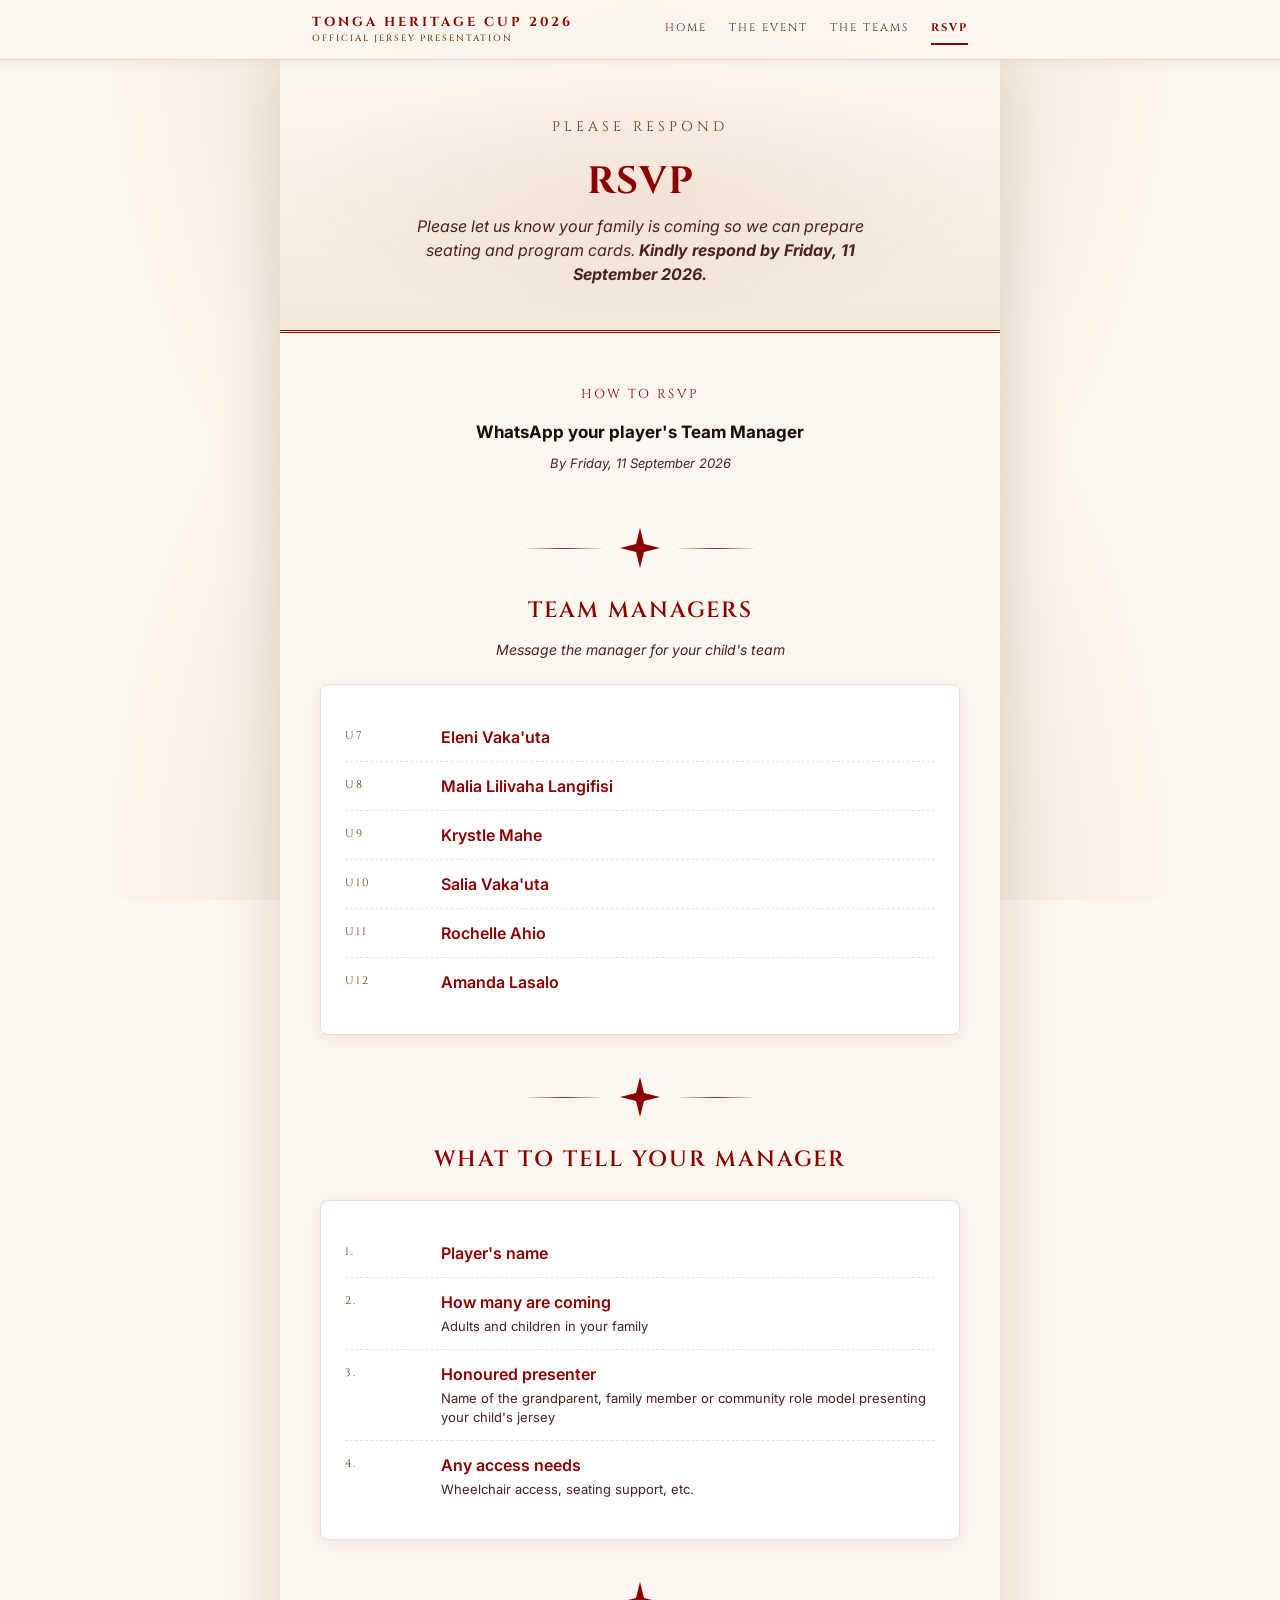
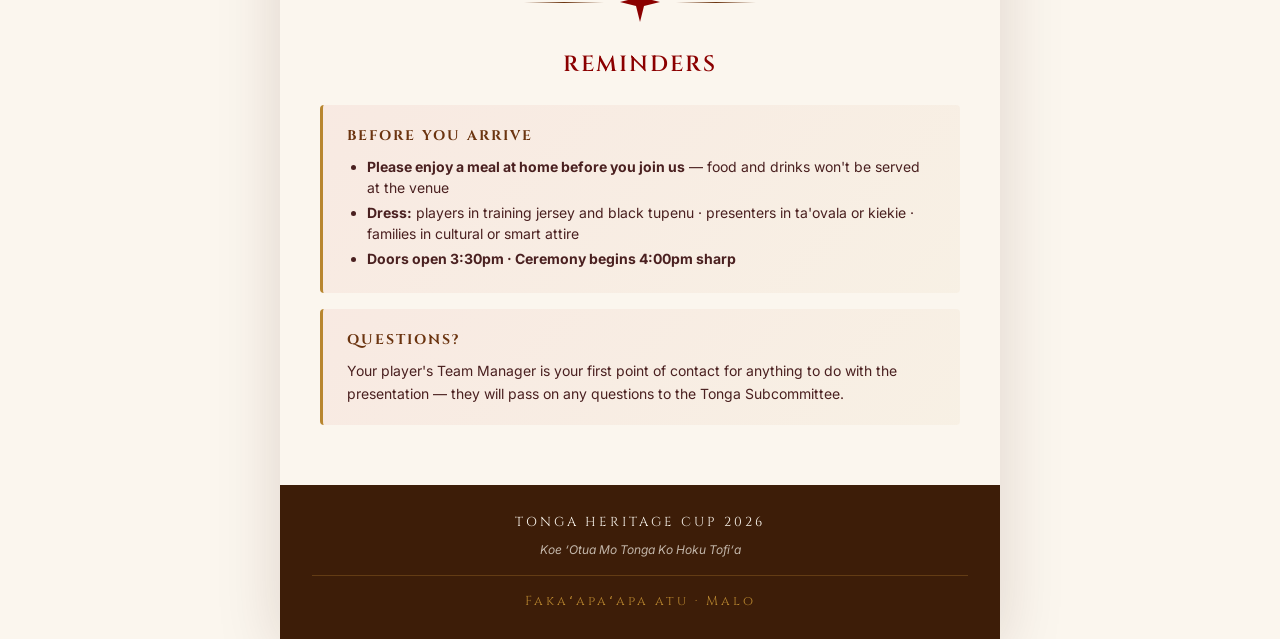
==== rsvp.html @ 86dcbdbc "Add files via upload" ====
<!doctype html>
<html lang="en">
<head>
<meta charset="utf-8" />
<meta name="viewport" content="width=device-width, initial-scale=1" />
<title>RSVP — Tonga Heritage Cup 2026 Jersey Presentation</title>
<link rel="preconnect" href="https://fonts.googleapis.com">
<link rel="preconnect" href="https://fonts.gstatic.com" crossorigin>
<link href="https://fonts.googleapis.com/css2?family=Cinzel:wght@500;600;700&family=Inter:wght@300;400;500;600;700&display=swap" rel="stylesheet">
<link rel="stylesheet" href="shared.css">
</head>
<body>

<header class="site-header">
  <div class="site-header-inner">
    <a href="index.html" class="brand">
      Tonga Heritage Cup 2026
      <small>Official Jersey Presentation</small>
    </a>
    <button class="nav-toggle" aria-label="Open menu" aria-expanded="false">
      <svg width="26" height="26" viewBox="0 0 26 26" fill="none" stroke="currentColor" stroke-width="2" stroke-linecap="round">
        <line x1="4" y1="8" x2="22" y2="8"/>
        <line x1="4" y1="13" x2="22" y2="13"/>
        <line x1="4" y1="18" x2="22" y2="18"/>
      </svg>
    </button>
    <nav class="site-nav">
      <a href="index.html">Home</a>
      <a href="the-event.html">The Event</a>
      <a href="the-teams.html">The Teams</a>
      <a href="rsvp.html" class="active">RSVP</a>
    </nav>
  </div>
</header>
<div class="nav-overlay"></div>

<div class="page page-ngatu">
  <div class="tapa-border" aria-hidden="true"></div>

  <div class="hero hero-ngatu">
    <div class="malo">Please Respond</div>
    <h1>RSVP</h1>
    <p class="invite-line">
      Please let us know your family is coming so we can prepare seating
      and program cards. <strong>Kindly respond by Friday, 11 September 2026.</strong>
    </p>
  </div>

  <div class="inner">

    <div class="rsvp-block">
      <div style="font-family:'Cinzel',serif; font-size:13px; letter-spacing:0.18em; text-transform:uppercase; color:var(--tonga-red-deep); margin-bottom:14px;">How to RSVP</div>
      <p style="font-size:17px; line-height:1.6; margin:0 0 8px; color:var(--ink);">
        <strong>WhatsApp your player's Team Manager</strong>
      </p>
      <p class="rsvp-note" style="margin-top:6px;">By Friday, 11 September 2026</p>
    </div>

    <div class="kupesi-divider">
      <div class="line"></div>
      <svg viewBox="0 0 44 44" fill="currentColor" aria-hidden="true">
        <path d="M22 2 L26 18 L42 22 L26 26 L22 42 L18 26 L2 22 L18 18 Z"/>
        <circle cx="22" cy="22" r="3" fill="none" stroke="currentColor" stroke-width="1.5"/>
      </svg>
      <div class="line"></div>
    </div>

    <h2>Team Managers</h2>
    <p class="section-lede">Message the manager for your child's team</p>

    <div class="details">
      <div class="detail-row"><div class="label">U7</div><div class="value"><strong>Eleni Vaka'uta</strong></div></div>
      <div class="detail-row"><div class="label">U8</div><div class="value"><strong>Malia Lilivaha Langifisi</strong></div></div>
      <div class="detail-row"><div class="label">U9</div><div class="value"><strong>Krystle Mahe</strong></div></div>
      <div class="detail-row"><div class="label">U10</div><div class="value"><strong>Salia Vaka'uta</strong></div></div>
      <div class="detail-row"><div class="label">U11</div><div class="value"><strong>Rochelle Ahio</strong></div></div>
      <div class="detail-row"><div class="label">U12</div><div class="value"><strong>Amanda Lasalo</strong></div></div>
    </div>

    <div class="kupesi-divider">
      <div class="line"></div>
      <svg viewBox="0 0 44 44" fill="currentColor" aria-hidden="true">
        <path d="M22 2 L26 18 L42 22 L26 26 L22 42 L18 26 L2 22 L18 18 Z"/>
        <circle cx="22" cy="22" r="3" fill="none" stroke="currentColor" stroke-width="1.5"/>
      </svg>
      <div class="line"></div>
    </div>

    <h2>What to Tell Your Manager</h2>

    <div class="details">
      <div class="detail-row">
        <div class="label">1.</div>
        <div class="value"><strong>Player's name</strong></div>
      </div>
      <div class="detail-row">
        <div class="label">2.</div>
        <div class="value"><strong>How many are coming</strong><span class="small">Adults and children in your family</span></div>
      </div>
      <div class="detail-row">
        <div class="label">3.</div>
        <div class="value"><strong>Honoured presenter</strong><span class="small">Name of the grandparent, family member or community role model presenting your child's jersey</span></div>
      </div>
      <div class="detail-row">
        <div class="label">4.</div>
        <div class="value"><strong>Any access needs</strong><span class="small">Wheelchair access, seating support, etc.</span></div>
      </div>
    </div>

    <div class="kupesi-divider">
      <div class="line"></div>
      <svg viewBox="0 0 44 44" fill="currentColor" aria-hidden="true">
        <path d="M22 2 L26 18 L42 22 L26 26 L22 42 L18 26 L2 22 L18 18 Z"/>
        <circle cx="22" cy="22" r="3" fill="none" stroke="currentColor" stroke-width="1.5"/>
      </svg>
      <div class="line"></div>
    </div>

    <h2>Reminders</h2>

    <div class="callout">
      <h3>Before You Arrive</h3>
      <ul>
        <li><strong>Please enjoy a meal at home before you join us</strong> — food and drinks won't be served at the venue</li>
        <li><strong>Dress:</strong> players in training jersey and black tupenu · presenters in ta'ovala or kiekie · families in cultural or smart attire</li>
        <li><strong>Doors open 3:30pm · Ceremony begins 4:00pm sharp</strong></li>
      </ul>
    </div>

    <div class="callout">
      <h3>Questions?</h3>
      <p>
        Your player's Team Manager is your first point of contact for anything to do
        with the presentation — they will pass on any questions to the Tonga Subcommittee.
      </p>
    </div>

  </div>

  <div class="footer">
    <div class="kcpd">Tonga Heritage Cup 2026</div>
    <div class="tagline">Koe ‘Otua Mo Tonga Ko Hoku Tofi‘a</div>
    <div class="signoff">Fakaʻapaʻapa atu · Malo</div>
  </div>

  <div class="tapa-border" aria-hidden="true"></div>
</div>

<script src="nav.js"></script>
<script data-pplx-inline-edit>
(function () {
  if (window === window.top) return;

  const allowedParentOrigins = ["https://www.perplexity.ai","https://perplexity.ai","https://testing.perplexity.ai","https://staging.perplexity.ai","https://*.preview.i.perplexity.ai","http://perplexity.localhost","http://localhost:1420","http://127.0.0.1:1420","http://localhost:3000","http://127.0.0.1:3000","http://localhost:5173","http://127.0.0.1:5173"];
  const MAX_FONT_BYTES = 500 * 1024;
  const MAX_TOTAL_FONT_BYTES = 2 * 1024 * 1024;
  let scrollForwarding = false;
  let scrollRaf = 0;
  let trustedTopOrigin = null;

  // Allow entries like "https://*.preview.i.perplexity.ai" — the wildcard
  // matches a single DNS label (no dots), so "https://*.foo" cannot stretch
  // across multiple labels.
  function matchesAllowedOrigin(origin) {
    if (!origin) return false;
    for (const entry of allowedParentOrigins) {
      if (!entry.includes("*")) {
        if (entry === origin) return true;
        continue;
      }
      const pattern = new RegExp(
        "^" +
          entry.replace(/[.+?^${}()|[\]\\]/g, "\\$&").replace(/\*/g, "[^.]+") +
          "$",
      );
      if (pattern.test(origin)) return true;
    }
    return false;
  }

  // Trust decision: when the sender is same-origin-visible (event.origin is a
  // real origin like https://www.perplexity.ai) we trust event.origin directly.
  // When event.origin is "null" (opaque broker srcdoc), we fall back to the
  // broker's stamped `parentOrigin` to identify the top window. The fallback
  // is claim-only — we rely on the browser's native `targetOrigin` enforcement
  // on the response path (see postToTrustedTop) to ensure replies can't be
  // delivered to anyone but the actual top window of that claimed origin.
  function getTrustedParentOrigin(event) {
    const forwardedParentOrigin =
      typeof event.data.parentOrigin === "string" ? event.data.parentOrigin : null;
    const parentOrigin = event.origin === "null" ? forwardedParentOrigin : event.origin;
    return matchesAllowedOrigin(parentOrigin) ? parentOrigin : null;
  }

  // All responses go to window.top with targetOrigin = the allowlisted origin.
  // An attacker that iframes us inside their own null-origin broker can claim
  // any parentOrigin they like, but the browser will drop the reply whenever
  // the real top's origin doesn't match — so the screenshot never leaves.
  function postToTrustedTop(message) {
    if (!trustedTopOrigin) return;
    try {
      window.top.postMessage(message, trustedTopOrigin);
    } catch (_error) {}
  }

  function inlineAll(original, clone) {
    if (original.nodeType !== 1 || clone.nodeType !== 1) return;

    try {
      const computedStyle = getComputedStyle(original);
      // cssText on a computed style is the serialized declaration in modern
      // Chromium/Safari — a single read beats enumerating ~400 longhand
      // properties. Firefox returns "" here, so we fall back on empty.
      const serialized = computedStyle.cssText;
      if (serialized) {
        clone.style.cssText = serialized;
      } else {
        const parts = new Array(computedStyle.length);
        for (let index = 0; index < computedStyle.length; index += 1) {
          const property = computedStyle[index];
          parts[index] = `${property}:${computedStyle.getPropertyValue(property)};`;
        }
        clone.style.cssText = parts.join("");
      }
    } catch (_error) {}

    const originalChildren = original.children;
    const clonedChildren = clone.children;
    for (
      let index = 0;
      index < originalChildren.length && index < clonedChildren.length;
      index += 1
    ) {
      inlineAll(originalChildren[index], clonedChildren[index]);
    }
  }

  function extractFontUrl(srcValue) {
    const matches = [
      ...srcValue.matchAll(
        /url\(["']?([^"')]+)["']?\)(?:\s*format\(["']?([^"')]+)["']?\))?/gi,
      ),
    ];
    if (matches.length === 0) return null;
    const woff2 = matches.find((m) => m[2] && m[2].toLowerCase().includes("woff2"));
    if (woff2) return woff2[1];
    const woff = matches.find((m) => m[2] && m[2].toLowerCase().includes("woff"));
    if (woff) return woff[1];
    return matches[0][1];
  }

  // Cache resolved font URL -> data URI across captures. Fonts on a page
  // essentially never change, and a batch run emits multiple captures back to
  // back — without this we'd refetch + re-base64 every time.
  const fontDataUriCache = new Map();
  const SRC_DECLARATION_RE = /src\s*:\s*[^;}]+/i;

  async function fetchAsDataUri(url) {
    if (fontDataUriCache.has(url)) return fontDataUriCache.get(url);
    let dataUri = null;
    try {
      const response = await fetch(url, { mode: "cors", credentials: "omit" });
      if (response.ok) {
        const blob = await response.blob();
        if (blob.size <= MAX_FONT_BYTES) {
          dataUri = await new Promise((resolve) => {
            const reader = new FileReader();
            reader.onloadend = () =>
              resolve(typeof reader.result === "string" ? reader.result : null);
            reader.onerror = () => resolve(null);
            reader.readAsDataURL(blob);
          });
        }
      }
    } catch (_error) {
      dataUri = null;
    }
    fontDataUriCache.set(url, dataUri);
    return dataUri;
  }

  function collectFontFaceRuleTexts() {
    const rules = [];
    for (const sheet of document.styleSheets) {
      let cssRules;
      try {
        cssRules = sheet.cssRules;
      } catch (_error) {
        continue;
      }
      if (!cssRules) continue;
      for (const rule of cssRules) {
        const cssText = rule.cssText || "";
        if (cssText.startsWith("@font-face")) rules.push(cssText);
      }
    }
    return rules;
  }

  async function buildInlinedFontCss() {
    const ruleTexts = collectFontFaceRuleTexts();
    if (ruleTexts.length === 0) return null;

    const resolved = ruleTexts.map((cssText) => {
      if (!SRC_DECLARATION_RE.test(cssText)) return null;
      const srcMatch = cssText.match(/src\s*:\s*([^;}]+)[;}]/i);
      if (!srcMatch) return null;
      const url = extractFontUrl(srcMatch[1]);
      if (!url) return null;
      try {
        return { cssText, url: new URL(url, document.baseURI).href };
      } catch (_error) {
        return null;
      }
    });

    const dataUris = await Promise.all(
      resolved.map((entry) => (entry ? fetchAsDataUri(entry.url) : Promise.resolve(null))),
    );

    const inlined = [];
    let totalBytes = 0;
    for (let index = 0; index < resolved.length; index += 1) {
      const entry = resolved[index];
      const dataUri = dataUris[index];
      if (!entry || !dataUri) continue;
      const approxBytes = dataUri.length * 0.75;
      if (totalBytes + approxBytes > MAX_TOTAL_FONT_BYTES) break;
      totalBytes += approxBytes;
      inlined.push(entry.cssText.replace(SRC_DECLARATION_RE, `src: url("${dataUri}")`));
    }
    return inlined.length > 0 ? inlined.join("\n") : null;
  }

  function stripExternal(clone) {
    const images = clone.querySelectorAll("img");
    for (let index = 0; index < images.length; index += 1) {
      const src = images[index].getAttribute("src");
      if (src && !src.startsWith("data:")) images[index].removeAttribute("src");
    }

    const elements = clone.querySelectorAll("*");
    for (let index = 0; index < elements.length; index += 1) {
      const style = elements[index].style.cssText;
      if (style && style.includes("url(")) {
        elements[index].style.cssText = style.replace(
          /url\(["']?(?!data:)[^)"']*["']?\)/gi,
          "none",
        );
      }
    }
  }

  function emitScroll() {
    scrollRaf = 0;
    if (!scrollForwarding) return;
    postToTrustedTop({
      type: "INLINE_EDIT_SCROLL",
      scrollX: window.scrollX,
      scrollY: window.scrollY,
    });
  }

  window.addEventListener(
    "scroll",
    function () {
      if (!scrollForwarding || scrollRaf) return;
      scrollRaf = requestAnimationFrame(emitScroll);
    },
    { passive: true, capture: true },
  );

  async function handleCaptureRequest(event) {
    const requestId = event.data.requestId;
    const scrollX = window.scrollX;
    const scrollY = window.scrollY;
    const width = window.innerWidth;
    const height = window.innerHeight;

    function postResult(dataUrl) {
      postToTrustedTop({
        type: "INLINE_EDIT_SCREENSHOT_RESULT",
        requestId,
        dataUrl,
        scrollX,
        scrollY,
      });
    }

    try {
      // Wait for any pending web fonts to resolve so both inline metrics and
      // the @font-face inlining below see the same loaded faces.
      if (document.fonts && document.fonts.ready) {
        try {
          await document.fonts.ready;
        } catch (_error) {}
      }

      const clone = document.documentElement.cloneNode(true);
      inlineAll(document.documentElement, clone);

      const removedNodes = clone.querySelectorAll("script,link[rel=\"stylesheet\"],style");
      for (let index = 0; index < removedNodes.length; index += 1) {
        removedNodes[index].remove();
      }

      stripExternal(clone);

      // Re-embed web fonts as data-URI @font-face rules so the SVG rasterizer
      // can resolve them — external font URLs aren't fetched during
      // foreignObject rendering, which would otherwise force a fallback face
      // and change text metrics.
      const inlinedFontCss = await buildInlinedFontCss();
      if (inlinedFontCss) {
        const styleEl = document.createElement("style");
        styleEl.textContent = inlinedFontCss;
        const head = clone.querySelector("head");
        if (head) head.appendChild(styleEl);
        else clone.insertBefore(styleEl, clone.firstChild);
      }

      const html = new XMLSerializer().serializeToString(clone);
      const svg =
        `<svg xmlns="http://www.w3.org/2000/svg" width="${width}" height="${height}">` +
        '<foreignObject width="100%" height="100%">' +
        `<div xmlns="http://www.w3.org/1999/xhtml" style="width:${width}px;height:${height}px;overflow:hidden">` +
        `<div style="position:relative;left:-${scrollX}px;top:-${scrollY}px">` +
        html +
        "</div></div></foreignObject></svg>";
      const svgUrl = `data:image/svg+xml;charset=utf-8,${encodeURIComponent(svg)}`;
      const image = new Image();
      image.onload = function () {
        const canvas = document.createElement("canvas");
        canvas.width = width;
        canvas.height = height;
        canvas.getContext("2d").drawImage(image, 0, 0);
        postResult(canvas.toDataURL("image/png"));
      };
      image.onerror = function () {
        postResult(null);
      };
      image.src = svgUrl;
    } catch (_error) {
      postResult(null);
    }
  }

  window.addEventListener("message", function (event) {
    if (!event.data) return;
    // Only accept messages from the direct parent frame. Blocks sibling /
    // unrelated-window postMessage senders that could otherwise reach us.
    if (event.source !== window.parent) return;

    const trustedParentOrigin = getTrustedParentOrigin(event);
    if (!trustedParentOrigin) return;
    trustedTopOrigin = trustedParentOrigin;

    if (event.data.type === "INLINE_EDIT_SCROLL_START") {
      scrollForwarding = true;
      emitScroll();
      return;
    }

    if (event.data.type === "INLINE_EDIT_SCROLL_STOP") {
      scrollForwarding = false;
      if (scrollRaf) cancelAnimationFrame(scrollRaf);
      scrollRaf = 0;
      return;
    }

    if (event.data.type !== "INLINE_EDIT_CAPTURE_REQUEST") return;

    handleCaptureRequest(event);
  });
})();


</script></body>
</html>
---- shared.css ----
:root {
  --tonga-red: #C10000;
  --tonga-red-deep: #8B0000;
  --tonga-white: #FFFFFF;
  --ink: #1A0A0A;
  --ink-soft: #4A2020;
  --cream: #FBF6EE;
  --cream-deep: #F2E9D8;
  --gold: #B8862F;
  --tapa-brown: #6B3410;
  --tapa-dark: #3D1D08;
}

* { box-sizing: border-box; }

html, body {
  margin: 0;
  padding: 0;
  font-family: 'Inter', system-ui, sans-serif;
  color: var(--ink);
  background:
    radial-gradient(ellipse at top, #E8D9BE 0%, transparent 60%),
    radial-gradient(ellipse at bottom, #E8D9BE 0%, transparent 60%),
    var(--cream);
  background-attachment: fixed;
  line-height: 1.5;
  -webkit-font-smoothing: antialiased;
}

a { color: inherit; }

/* Tapa border removed — keep class present but hidden so old markup doesn't break layout */
.tapa-border { display: none; }

/* (legacy) Ngatu SVG border — multi-band Tongan pattern (zigzag → triangle row → diamond kupesi → arch scallops → triangle row → zigzag) */
.tapa-border {
  height: 70px;
  background-image: url("data:image/svg+xml;utf8,<svg xmlns='http://www.w3.org/2000/svg' viewBox='0 0 48 70' preserveAspectRatio='xMidYMid slice'><rect width='48' height='70' fill='%236B3410'/><path d='M0 5 L4 3 L8 6 L12 3 L16 6 L20 3 L24 6 L28 3 L32 6 L36 3 L40 6 L44 3 L48 6' fill='none' stroke='%23FBF6EE' stroke-width='0.7'/><path d='M0 13 L2 9 L4 13 Z M4 9 L6 13 L8 9 Z M8 13 L10 9 L12 13 Z M12 9 L14 13 L16 9 Z M16 13 L18 9 L20 13 Z M20 9 L22 13 L24 9 Z M24 13 L26 9 L28 13 Z M28 9 L30 13 L32 9 Z M32 13 L34 9 L36 13 Z M36 9 L38 13 L40 9 Z M40 13 L42 9 L44 13 Z M44 9 L46 13 L48 9 Z' fill='%23FBF6EE'/><path d='M0 20 A4.0 4 0 0 1 8 20 A4.0 4 0 0 1 16 20 A4.0 4 0 0 1 24 20 A4.0 4 0 0 1 32 20 A4.0 4 0 0 1 40 20 A4.0 4 0 0 1 48 20' fill='none' stroke='%23FBF6EE' stroke-width='0.7'/><path d='M24.0 22 L48 33 L24.0 44 L0 33 Z' fill='none' stroke='%23FBF6EE' stroke-width='0.9'/><ellipse cx='24.0' cy='27' rx='10' ry='2.2' fill='none' stroke='%23FBF6EE' stroke-width='0.5'/><line x1='14.0' y1='27' x2='34.0' y2='27' stroke='%23FBF6EE' stroke-width='0.4'/><line x1='16.5' y1='25.1' x2='16.5' y2='28.9' stroke='%23FBF6EE' stroke-width='0.3'/><line x1='19.0' y1='25.1' x2='19.0' y2='28.9' stroke='%23FBF6EE' stroke-width='0.3'/><line x1='21.5' y1='25.1' x2='21.5' y2='28.9' stroke='%23FBF6EE' stroke-width='0.3'/><line x1='24.0' y1='25.1' x2='24.0' y2='28.9' stroke='%23FBF6EE' stroke-width='0.3'/><line x1='26.5' y1='25.1' x2='26.5' y2='28.9' stroke='%23FBF6EE' stroke-width='0.3'/><line x1='29.0' y1='25.1' x2='29.0' y2='28.9' stroke='%23FBF6EE' stroke-width='0.3'/><line x1='31.5' y1='25.1' x2='31.5' y2='28.9' stroke='%23FBF6EE' stroke-width='0.3'/><ellipse cx='24.0' cy='33' rx='10' ry='2.2' fill='none' stroke='%23FBF6EE' stroke-width='0.5'/><line x1='14.0' y1='33' x2='34.0' y2='33' stroke='%23FBF6EE' stroke-width='0.4'/><line x1='16.5' y1='31.1' x2='16.5' y2='34.900000000000006' stroke='%23FBF6EE' stroke-width='0.3'/><line x1='19.0' y1='31.1' x2='19.0' y2='34.900000000000006' stroke='%23FBF6EE' stroke-width='0.3'/><line x1='21.5' y1='31.1' x2='21.5' y2='34.900000000000006' stroke='%23FBF6EE' stroke-width='0.3'/><line x1='24.0' y1='31.1' x2='24.0' y2='34.900000000000006' stroke='%23FBF6EE' stroke-width='0.3'/><line x1='26.5' y1='31.1' x2='26.5' y2='34.900000000000006' stroke='%23FBF6EE' stroke-width='0.3'/><line x1='29.0' y1='31.1' x2='29.0' y2='34.900000000000006' stroke='%23FBF6EE' stroke-width='0.3'/><line x1='31.5' y1='31.1' x2='31.5' y2='34.900000000000006' stroke='%23FBF6EE' stroke-width='0.3'/><ellipse cx='24.0' cy='39' rx='10' ry='2.2' fill='none' stroke='%23FBF6EE' stroke-width='0.5'/><line x1='14.0' y1='39' x2='34.0' y2='39' stroke='%23FBF6EE' stroke-width='0.4'/><line x1='16.5' y1='37.099999999999994' x2='16.5' y2='40.900000000000006' stroke='%23FBF6EE' stroke-width='0.3'/><line x1='19.0' y1='37.099999999999994' x2='19.0' y2='40.900000000000006' stroke='%23FBF6EE' stroke-width='0.3'/><line x1='21.5' y1='37.099999999999994' x2='21.5' y2='40.900000000000006' stroke='%23FBF6EE' stroke-width='0.3'/><line x1='24.0' y1='37.099999999999994' x2='24.0' y2='40.900000000000006' stroke='%23FBF6EE' stroke-width='0.3'/><line x1='26.5' y1='37.099999999999994' x2='26.5' y2='40.900000000000006' stroke='%23FBF6EE' stroke-width='0.3'/><line x1='29.0' y1='37.099999999999994' x2='29.0' y2='40.900000000000006' stroke='%23FBF6EE' stroke-width='0.3'/><line x1='31.5' y1='37.099999999999994' x2='31.5' y2='40.900000000000006' stroke='%23FBF6EE' stroke-width='0.3'/><path d='M22.6 33 L24.0 31.6 L25.4 33 L24.0 34.4 Z' fill='%23FBF6EE'/><path d='M0 33 L4 32 L4 34 Z' fill='%23FBF6EE'/><path d='M48 33 L44 32 L44 34 Z' fill='%23FBF6EE'/><path d='M24.0 22 L23.0 26 L25.0 26 Z' fill='%23FBF6EE'/><path d='M24.0 44 L23.0 40 L25.0 40 Z' fill='%23FBF6EE'/><path d='M0 46 A4.0 4 0 0 0 8 46 A4.0 4 0 0 0 16 46 A4.0 4 0 0 0 24 46 A4.0 4 0 0 0 32 46 A4.0 4 0 0 0 40 46 A4.0 4 0 0 0 48 46' fill='none' stroke='%23FBF6EE' stroke-width='0.7'/><path d='M0 57 L2 53 L4 57 Z M4 53 L6 57 L8 53 Z M8 57 L10 53 L12 57 Z M12 53 L14 57 L16 53 Z M16 57 L18 53 L20 57 Z M20 53 L22 57 L24 53 Z M24 57 L26 53 L28 57 Z M28 53 L30 57 L32 53 Z M32 57 L34 53 L36 57 Z M36 53 L38 57 L40 53 Z M40 57 L42 53 L44 57 Z M44 53 L46 57 L48 53 Z' fill='%23FBF6EE'/><path d='M0 62 L4 60 L8 63 L12 60 L16 63 L20 60 L24 63 L28 60 L32 63 L36 60 L40 63 L44 60 L48 63' fill='none' stroke='%23FBF6EE' stroke-width='0.7'/></svg>");
  background-repeat: repeat-x;
  background-size: 96px 100%;
}

/* Top nav */
.site-header {
  position: sticky;
  top: 0;
  z-index: 100;
  background: rgba(251, 246, 238, 0.96);
  backdrop-filter: blur(8px);
  -webkit-backdrop-filter: blur(8px);
  border-bottom: 1px solid rgba(107, 52, 16, 0.15);
  box-shadow: 0 2px 12px rgba(60, 20, 10, 0.05);
}
.site-header-inner {
  max-width: 720px;
  margin: 0 auto;
  padding: 14px 32px;
  display: flex;
  align-items: center;
  justify-content: space-between;
  gap: 20px;
}
.brand {
  font-family: 'Cinzel', serif;
  font-size: 13px;
  letter-spacing: 3px;
  text-transform: uppercase;
  color: var(--tonga-red-deep);
  font-weight: 700;
  text-decoration: none;
  line-height: 1.2;
}
.brand small {
  display: block;
  font-size: 9px;
  letter-spacing: 2px;
  color: var(--tapa-brown);
  font-weight: 500;
  margin-top: 2px;
}
.site-nav {
  display: flex;
  gap: 22px;
  align-items: center;
}
.site-nav a {
  font-family: 'Cinzel', serif;
  font-size: 11px;
  letter-spacing: 2px;
  text-transform: uppercase;
  color: var(--ink-soft);
  text-decoration: none;
  padding: 6px 0;
  border-bottom: 2px solid transparent;
  transition: color 0.2s, border-color 0.2s;
}
.site-nav a:hover { color: var(--tonga-red-deep); }
.site-nav a.active {
  color: var(--tonga-red-deep);
  border-bottom-color: var(--tonga-red-deep);
  font-weight: 700;
}
.nav-toggle {
  display: none;
  background: none;
  border: none;
  cursor: pointer;
  padding: 8px;
  color: var(--tonga-red-deep);
}
.nav-toggle svg { display: block; }

/* Page container */
.page {
  max-width: 720px;
  margin: 0 auto;
  background: var(--cream);
  box-shadow: 0 10px 60px rgba(60, 20, 10, 0.15);
  position: relative;
  min-height: 100vh;
}
.inner { padding: 44px 40px; }

/* Hero */
.hero {
  text-align: center;
  padding: 56px 32px 44px;
  background:
    radial-gradient(ellipse at center, rgba(193,0,0,0.06) 0%, transparent 70%),
    linear-gradient(180deg, var(--cream) 0%, var(--cream-deep) 100%);
  border-bottom: 3px double var(--tonga-red-deep);
  position: relative;
  overflow: hidden;
}
.hero > * { position: relative; z-index: 2; }

/* Faded backdrop image (Ha'amonga) for the home hero */
.hero.hero-haamonga::before {
  content: "";
  position: absolute;
  inset: 0;
  background-image: url('img/haamonga.jpg');
  background-size: cover;
  background-position: center 15%;
  opacity: 0.32;
  filter: sepia(0.25) saturate(0.75) contrast(0.98);
  z-index: 1;
}
.hero.hero-haamonga::after {
  content: "";
  position: absolute;
  inset: 0;
  background: linear-gradient(180deg, rgba(251,246,238,0.35) 0%, rgba(251,246,238,0.72) 100%);
  z-index: 1;
}

/* Faded ngatu backdrop for inner-page heros */
.hero.hero-ngatu::before {
  content: "";
  position: absolute;
  inset: 0;
  background-image: url('img/ngatu-pattern.jpg');
  background-size: 320px auto;
  background-repeat: repeat;
  opacity: 0.08;
  filter: sepia(0.2) contrast(0.9);
  z-index: 1;
}

/* Photo band — faded huddle photo used as a section backdrop */
.photo-band {
  position: relative;
  min-height: 220px;
  margin: 40px -40px;
  padding: 60px 40px;
  background-image: url('img/team-huddle.jpg');
  background-size: cover;
  background-position: center 38%;
  color: var(--cream);
  text-align: center;
  overflow: hidden;
}
.photo-band::before {
  content: "";
  position: absolute;
  inset: 0;
  background: linear-gradient(180deg, rgba(30,10,10,0.55) 0%, rgba(139,0,0,0.55) 100%);
}
.photo-band > * { position: relative; z-index: 2; }
.photo-band .band-eyebrow {
  font-family: 'Cinzel', serif;
  font-size: 12px;
  letter-spacing: 4px;
  text-transform: uppercase;
  color: rgba(251,246,238,0.85);
  margin-bottom: 14px;
}
.photo-band .band-title {
  font-family: 'Cinzel', serif;
  font-size: 26px;
  font-weight: 600;
  letter-spacing: 1px;
  margin: 0 0 12px;
  line-height: 1.25;
}
.photo-band .band-body {
  font-style: italic;
  font-size: 15px;
  line-height: 1.6;
  max-width: 480px;
  margin: 0 auto;
  color: rgba(251,246,238,0.95);
}

/* Symbol strip — Ha'amonga photo + Tongan flag side by side */
.symbol-strip {
  display: grid;
  grid-template-columns: 1.35fr 1fr;
  gap: 20px;
  margin: 36px 0 8px;
  align-items: stretch;
}
.symbol-card {
  position: relative;
  border-radius: 8px;
  overflow: hidden;
  background: var(--tapa-brown);
  box-shadow: 0 4px 18px rgba(60,20,10,0.18);
  min-height: 220px;
  display: flex;
  flex-direction: column;
  justify-content: flex-end;
}
.symbol-card .caption {
  position: relative;
  z-index: 2;
  padding: 10px 14px 12px;
  background: linear-gradient(180deg, transparent 0%, rgba(20,8,8,0.75) 60%);
  color: var(--cream);
  font-family: 'Cinzel', serif;
  font-size: 12px;
  letter-spacing: 2px;
  text-transform: uppercase;
}
.symbol-card.symbol-haamonga {
  background-image: url('img/haamonga.jpg');
  background-size: cover;
  background-position: center 42%;
}
.symbol-card.symbol-flag {
  background: #FFFFFF;
  border: 1px solid rgba(107,52,16,0.2);
}
.symbol-card.symbol-flag .flag-inner {
  flex: 1;
  display: flex;
  align-items: center;
  justify-content: center;
  padding: 12px;
}
.symbol-card.symbol-flag svg {
  width: 100%;
  height: auto;
  max-height: 150px;
  box-shadow: 0 2px 8px rgba(60,20,10,0.15);
}
.symbol-card.symbol-flag .caption {
  background: none;
  color: var(--tapa-brown);
  border-top: 1px solid rgba(107,52,16,0.15);
}
@media (max-width: 640px) {
  .symbol-strip { grid-template-columns: 1fr; gap: 14px; }
  .symbol-card { min-height: 180px; }
  .symbol-card.symbol-flag svg { max-height: 120px; }
}

/* Venue map card */
.map-card {
  margin: 24px 0 12px;
  border-radius: 8px;
  overflow: hidden;
  box-shadow: 0 4px 16px rgba(60,20,10,0.15);
  background: var(--tapa-brown);
  display: block;
  text-decoration: none;
  color: var(--cream);
}
.map-card img {
  display: block;
  width: 100%;
  height: auto;
}
.map-card .map-caption {
  padding: 12px 16px;
  font-family: 'Cinzel', serif;
  font-size: 11px;
  letter-spacing: 2px;
  text-transform: uppercase;
  color: var(--cream);
  text-align: center;
}
/* Smaller map card variant */
.map-card.map-card-small {
  max-width: 360px;
  margin: 20px auto 12px;
}
.map-card.map-card-small img {
  aspect-ratio: 16 / 10;
  object-fit: cover;
}
.map-card.map-card-small .map-caption {
  padding: 8px 12px;
  font-size: 10px;
  letter-spacing: 1.8px;
}

/* Page-level faded backdrop wrapping the whole cream card */
.page.page-ngatu::before {
  content: "";
  position: absolute;
  inset: 0;
  background-image: url('img/ngatu-pattern.jpg');
  background-size: 320px auto;
  background-repeat: repeat;
  opacity: 0.11;
  pointer-events: none;
  z-index: 0;
}
.page > * { position: relative; z-index: 1; }
.malo {
  font-family: 'Cinzel', serif;
  font-size: 14px;
  letter-spacing: 4px;
  text-transform: uppercase;
  color: var(--tapa-brown);
  margin-bottom: 24px;
}
h1 {
  font-family: 'Cinzel', serif;
  font-size: 38px;
  line-height: 1.1;
  color: var(--tonga-red-deep);
  margin: 0 0 12px;
  letter-spacing: 1px;
  font-weight: 700;
}
.subtitle {
  font-family: 'Cinzel', serif;
  font-size: 18px;
  color: var(--ink);
  letter-spacing: 2px;
  margin: 0 0 24px;
  font-weight: 500;
}
.invite-line {
  font-style: italic;
  color: var(--ink-soft);
  font-size: 16px;
  max-width: 460px;
  margin: 0 auto;
}

/* Kupesi divider */
.kupesi-divider {
  display: flex;
  align-items: center;
  justify-content: center;
  gap: 14px;
  padding: 32px 0 24px;
}
.kupesi-divider .line {
  flex: 1;
  max-width: 80px;
  height: 1px;
  background: linear-gradient(90deg, transparent, var(--tapa-brown), transparent);
}
.kupesi-divider svg {
  width: 44px;
  height: 44px;
  color: var(--tonga-red-deep);
}

h2 {
  font-family: 'Cinzel', serif;
  font-size: 22px;
  color: var(--tonga-red-deep);
  text-align: center;
  margin: 0 0 24px;
  letter-spacing: 2px;
  font-weight: 600;
  text-transform: uppercase;
}
.section-lede {
  text-align: center;
  font-size: 14px;
  color: var(--ink-soft);
  margin: -12px 0 24px;
  font-style: italic;
}

/* Details block */
.details {
  background: var(--tonga-white);
  border: 1px solid rgba(139,0,0,0.15);
  border-radius: 8px;
  padding: 28px 24px;
  margin-bottom: 8px;
  box-shadow: 0 4px 20px rgba(60,20,10,0.06);
}
.detail-row {
  display: flex;
  gap: 16px;
  padding: 12px 0;
  border-bottom: 1px dashed rgba(107,52,16,0.15);
  align-items: flex-start;
}
.detail-row:last-child { border-bottom: none; }
.detail-row .label {
  font-family: 'Cinzel', serif;
  font-size: 11px;
  letter-spacing: 2px;
  text-transform: uppercase;
  color: var(--tapa-brown);
  min-width: 80px;
  padding-top: 3px;
}
.detail-row .value { flex: 1; font-size: 16px; color: var(--ink); }
.detail-row .value strong { color: var(--tonga-red-deep); font-weight: 600; }
.detail-row .value .small {
  display: block;
  font-size: 13px;
  color: var(--ink-soft);
  margin-top: 3px;
}

/* Teams */
.team-card {
  background: var(--tonga-white);
  border: 1px solid rgba(139,0,0,0.15);
  border-top: 5px solid var(--tonga-red);
  border-radius: 8px;
  padding: 22px 22px 18px;
  margin-bottom: 16px;
  box-shadow: 0 3px 14px rgba(60,20,10,0.06);
}
.team-header {
  display: flex;
  align-items: baseline;
  justify-content: space-between;
  gap: 12px;
  padding-bottom: 12px;
  margin-bottom: 14px;
  border-bottom: 1px dashed rgba(107,52,16,0.2);
}
.team-header .age {
  font-family: 'Cinzel', serif;
  font-size: 22px;
  font-weight: 700;
  color: var(--tonga-red-deep);
  letter-spacing: 1px;
}
.team-header .coach {
  font-family: 'Cinzel', serif;
  font-size: 11px;
  letter-spacing: 2px;
  text-transform: uppercase;
  color: var(--tapa-brown);
  text-align: right;
}
.team-header .coach span {
  display: block;
  font-family: 'Inter', sans-serif;
  font-size: 13px;
  letter-spacing: 0;
  text-transform: none;
  color: var(--ink);
  font-weight: 600;
  margin-top: 2px;
}
.roster { list-style: none; padding: 0; margin: 0; }
.roster li {
  padding: 8px 0;
  border-bottom: 1px dotted rgba(107,52,16,0.12);
}
.roster li:last-child { border-bottom: none; }
.roster .name {
  font-family: 'Cinzel', serif;
  font-size: 15px;
  font-weight: 600;
  color: var(--ink);
  letter-spacing: 0.5px;
}
.roster .villages {
  display: block;
  font-size: 12px;
  color: var(--tapa-brown);
  font-style: italic;
  margin-top: 2px;
  line-height: 1.4;
}

/* Collapsible team accordion */
.team-card summary {
  cursor: pointer;
  list-style: none;
  outline: none;
}
.team-card summary::-webkit-details-marker { display: none; }
.team-card summary .team-header { margin-bottom: 0; padding-bottom: 12px; border-bottom: 1px dashed rgba(107,52,16,0.2); }
.team-card[open] summary .team-header { margin-bottom: 14px; }
.team-card .chevron {
  width: 16px;
  height: 16px;
  color: var(--tapa-brown);
  transition: transform 0.2s;
  margin-left: 8px;
}
.team-card[open] .chevron { transform: rotate(180deg); }
.team-header-left {
  display: flex;
  align-items: center;
  gap: 12px;
}
.team-header .roster-count {
  font-size: 11px;
  color: var(--tapa-brown);
  font-style: italic;
}

/* Program */
.program {
  background: var(--tonga-white);
  border-radius: 8px;
  padding: 8px 0;
  border: 1px solid rgba(139,0,0,0.15);
}
.program-row {
  display: flex;
  gap: 20px;
  padding: 14px 24px;
  border-bottom: 1px dashed rgba(107,52,16,0.15);
  align-items: baseline;
}
.program-row:last-child { border-bottom: none; }
.program-row .time {
  font-family: 'Cinzel', serif;
  font-size: 14px;
  color: var(--tonga-red-deep);
  font-weight: 600;
  min-width: 68px;
  letter-spacing: 1px;
}
.program-row .item { flex: 1; font-size: 15px; color: var(--ink); }
.program-row .item .note {
  display: block;
  font-size: 12px;
  color: var(--ink-soft);
  font-style: italic;
  margin-top: 2px;
}

/* First-time badge in hero */
.first-badge {
  display: inline-block;
  margin: 0 auto 14px;
  padding: 6px 18px;
  font-family: 'Cinzel', serif;
  font-size: 11px;
  letter-spacing: 3px;
  text-transform: uppercase;
  color: var(--tonga-white);
  background: var(--tonga-red-deep);
  border: 1px solid var(--gold);
  border-radius: 999px;
  box-shadow: 0 2px 10px rgba(139,0,0,0.25);
  position: relative;
  z-index: 2;
}

/* Hero emblem stamp — small badge above the title */
.hero-stamp {
  display: block;
  width: 96px;
  height: auto;
  margin: 0 auto 14px;
  filter: drop-shadow(0 4px 10px rgba(139,0,0,0.28));
  position: relative;
  z-index: 3;
}
@media (max-width: 480px) {
  .hero-stamp { width: 80px; }
}

/* Heritage photos — blended editorial placements */
.heritage-photo {
  margin: 40px auto;
  max-width: 640px;
  position: relative;
  border-radius: 4px;
  overflow: hidden;
  box-shadow: 0 10px 28px rgba(107,52,16,0.20);
  border: 1px solid rgba(139,0,0,0.20);
}
.heritage-photo img {
  display: block;
  width: 100%;
  height: auto;
  filter: sepia(0.14) saturate(0.90) contrast(0.98);
}
/* Gold corner accents */
.heritage-photo::before,
.heritage-photo::after {
  content: "";
  position: absolute;
  width: 28px;
  height: 28px;
  border: 2px solid var(--gold);
  z-index: 2;
  pointer-events: none;
}
.heritage-photo::before { top: 10px; left: 10px; border-right: none; border-bottom: none; }
.heritage-photo::after { bottom: 10px; right: 10px; border-left: none; border-top: none; }

/* Photo-specific framing */
.photo-celebration img { aspect-ratio: 4 / 3; object-fit: cover; object-position: center 25%; }
.photo-676 img { aspect-ratio: 16 / 9; object-fit: cover; object-position: center 45%; }
.photo-jerseys img { aspect-ratio: 4 / 3; object-fit: cover; object-position: center 25%; }
.photo-field-huddle img { aspect-ratio: 16 / 9; object-fit: cover; object-position: center 55%; }

@media (max-width: 480px) {
  .heritage-photo { margin: 28px -8px; border-radius: 2px; }
}

/* What to Expect list */
.expect-list {
  display: grid;
  gap: 16px;
  margin: 0 auto;
  max-width: 640px;
}
.expect-item {
  background: var(--tonga-white);
  border-radius: 8px;
  padding: 18px 22px;
  border: 1px solid rgba(139,0,0,0.12);
  border-left: 3px solid var(--tonga-red-deep);
  box-shadow: 0 2px 8px rgba(107,52,16,0.05);
}
.expect-item .expect-title {
  font-family: 'Cinzel', serif;
  font-size: 17px;
  color: var(--tonga-red-deep);
  letter-spacing: 0.5px;
  margin-bottom: 6px;
  font-weight: 600;
}
.expect-item .expect-body {
  font-size: 15px;
  line-height: 1.6;
  color: var(--ink);
}
.expect-item .expect-body em { color: var(--tapa-brown); }

/* Callout */
.callout {
  background: linear-gradient(135deg, rgba(193,0,0,0.05), rgba(184,134,47,0.05));
  border-left: 3px solid var(--gold);
  padding: 20px 24px;
  border-radius: 4px;
  margin-bottom: 16px;
}
.callout h3 {
  font-family: 'Cinzel', serif;
  font-size: 14px;
  letter-spacing: 2px;
  text-transform: uppercase;
  color: var(--tapa-brown);
  margin: 0 0 10px;
}
.callout p {
  margin: 0 0 8px;
  font-size: 14px;
  color: var(--ink-soft);
  line-height: 1.6;
}
.callout p:last-child { margin-bottom: 0; }
.callout ul {
  margin: 6px 0 0;
  padding-left: 20px;
  color: var(--ink-soft);
  font-size: 14px;
}
.callout ul li { margin-bottom: 4px; }

/* Buttons */
.rsvp-block { text-align: center; padding: 8px 0; }
.rsvp-btn {
  display: inline-block;
  background: var(--tonga-red-deep);
  color: var(--tonga-white);
  padding: 16px 40px;
  font-family: 'Cinzel', serif;
  font-size: 14px;
  letter-spacing: 3px;
  text-transform: uppercase;
  text-decoration: none;
  border-radius: 4px;
  box-shadow: 0 6px 20px rgba(139,0,0,0.3);
  transition: transform 0.2s, box-shadow 0.2s;
  font-weight: 600;
}
.rsvp-btn:hover {
  transform: translateY(-2px);
  box-shadow: 0 8px 24px rgba(139,0,0,0.4);
}
.rsvp-note {
  font-size: 13px;
  color: var(--ink-soft);
  margin-top: 12px;
  font-style: italic;
}
.btn-secondary {
  display: inline-block;
  background: transparent;
  color: var(--tonga-red-deep);
  padding: 12px 28px;
  font-family: 'Cinzel', serif;
  font-size: 12px;
  letter-spacing: 2px;
  text-transform: uppercase;
  text-decoration: none;
  border: 2px solid var(--tonga-red-deep);
  border-radius: 4px;
  transition: background 0.2s, color 0.2s;
  font-weight: 600;
}
.btn-secondary:hover {
  background: var(--tonga-red-deep);
  color: var(--tonga-white);
}

/* Home page tiles - navigation cards */
.nav-tiles {
  display: grid;
  grid-template-columns: repeat(2, 1fr);
  gap: 14px;
  margin: 8px 0 16px;
}
.nav-tile {
  background: var(--tonga-white);
  border: 1px solid rgba(139,0,0,0.15);
  border-radius: 8px;
  padding: 24px 20px;
  text-decoration: none;
  color: var(--ink);
  transition: transform 0.2s, box-shadow 0.2s, border-color 0.2s;
  display: block;
  text-align: center;
  box-shadow: 0 3px 12px rgba(60,20,10,0.05);
}
.nav-tile:hover {
  transform: translateY(-3px);
  box-shadow: 0 8px 24px rgba(139,0,0,0.15);
  border-color: var(--tonga-red);
}
.nav-tile svg {
  width: 36px;
  height: 36px;
  color: var(--tonga-red-deep);
  margin-bottom: 10px;
}
.nav-tile .tile-title {
  font-family: 'Cinzel', serif;
  font-size: 14px;
  letter-spacing: 2px;
  text-transform: uppercase;
  color: var(--tonga-red-deep);
  font-weight: 600;
  margin-bottom: 4px;
}
.nav-tile .tile-sub {
  font-size: 12px;
  color: var(--ink-soft);
  font-style: italic;
}

/* Map link block */
.map-block {
  background: var(--tonga-white);
  border-radius: 8px;
  padding: 24px;
  border: 1px solid rgba(139,0,0,0.15);
  text-align: center;
  margin-bottom: 8px;
}
.map-block .address {
  font-family: 'Cinzel', serif;
  font-size: 18px;
  color: var(--tonga-red-deep);
  margin-bottom: 6px;
  letter-spacing: 1px;
}
.map-block .address-line {
  font-size: 15px;
  color: var(--ink);
  margin-bottom: 16px;
}
.map-block .parking-note {
  font-size: 13px;
  color: var(--ink-soft);
  font-style: italic;
  margin-top: 12px;
}

/* Sponsors */
.sponsors {
  background: var(--cream-deep);
  padding: 24px 32px;
  text-align: center;
  border-top: 1px solid rgba(107,52,16,0.15);
}
.sponsors h3 {
  font-family: 'Cinzel', serif;
  font-size: 12px;
  letter-spacing: 3px;
  text-transform: uppercase;
  color: var(--tapa-brown);
  margin: 0 0 14px;
}
.sponsor-list {
  font-size: 12px;
  color: var(--ink-soft);
  line-height: 1.9;
  max-width: 560px;
  margin: 0 auto;
}
.sponsor-list .sep { color: var(--tonga-red); margin: 0 6px; }

/* Footer */
.footer {
  background: var(--tapa-dark);
  color: var(--cream);
  padding: 28px 32px;
  text-align: center;
}
.footer .kcpd {
  font-family: 'Cinzel', serif;
  font-size: 13px;
  letter-spacing: 3px;
  text-transform: uppercase;
  margin-bottom: 8px;
  color: var(--cream);
}
.footer .tagline {
  font-size: 12px;
  color: rgba(251,246,238,0.7);
  margin-bottom: 14px;
  font-style: italic;
}
.footer .contact {
  font-size: 12px;
  color: rgba(251,246,238,0.8);
  line-height: 1.7;
}
.footer .contact a { color: var(--cream); text-decoration: underline; }
.footer .signoff {
  font-family: 'Cinzel', serif;
  font-size: 13px;
  letter-spacing: 3px;
  color: var(--gold);
  margin-top: 16px;
  padding-top: 16px;
  border-top: 1px solid rgba(184,134,47,0.3);
}

.small-print {
  padding: 20px 40px;
  background: var(--cream-deep);
  font-size: 11px;
  color: var(--ink-soft);
  line-height: 1.6;
  text-align: center;
  border-top: 1px solid rgba(107,52,16,0.1);
}

/* Mobile */
/* Hymn block */
.hymn {
  display: grid;
  grid-template-columns: 1fr 1fr;
  gap: 28px;
  background: linear-gradient(180deg, #FFF9F0 0%, var(--cream) 100%);
  border: 1px solid rgba(107,52,16,0.18);
  border-radius: 6px;
  padding: 32px 34px;
  margin: 18px 0 8px;
  box-shadow: 0 2px 12px rgba(60,20,10,0.06);
}
.hymn-tongan p, .hymn-english p {
  font-family: 'Cinzel', serif;
  font-weight: 500;
  font-size: 15px;
  line-height: 1.9;
  color: var(--ink);
  margin: 0 0 18px;
}
.hymn-tongan p:last-child, .hymn-english p:last-child { margin-bottom: 0; }
.hymn-tongan strong, .hymn-english strong {
  color: var(--tonga-red-deep);
  font-weight: 700;
}
.hymn-english {
  border-left: 2px solid rgba(184,134,47,0.35);
  padding-left: 28px;
}
.hymn-english p { color: var(--tapa-brown); font-size: 14px; }

/* Team officials list */
.team-officials {
  margin-top: 18px;
  padding-top: 16px;
  border-top: 1px dashed rgba(107,52,16,0.25);
}
.team-officials h4 {
  font-family: 'Cinzel', serif;
  font-size: 12px;
  letter-spacing: 0.14em;
  text-transform: uppercase;
  color: var(--tonga-red-deep);
  margin: 0 0 10px;
  font-weight: 600;
}
.team-officials .official-row {
  display: flex;
  gap: 12px;
  padding: 6px 0;
  font-size: 14px;
  line-height: 1.4;
  border-bottom: 1px solid rgba(107,52,16,0.08);
}
.team-officials .official-row:last-child { border-bottom: none; }
.team-officials .role {
  min-width: 110px;
  font-family: 'Cinzel', serif;
  font-size: 11px;
  letter-spacing: 0.08em;
  text-transform: uppercase;
  color: var(--tapa-brown);
  padding-top: 2px;
}
.team-officials .name {
  color: var(--ink);
  font-weight: 500;
}

@media (max-width: 640px) {
  .site-header-inner { padding: 12px 20px; }
  .brand { font-size: 11px; letter-spacing: 2px; }
  .brand small { font-size: 8px; }
  .site-nav {
    position: fixed;
    top: 0;
    right: -100%;
    width: 78%;
    max-width: 320px;
    height: 100vh;
    background: var(--cream);
    flex-direction: column;
    align-items: flex-start;
    padding: 80px 32px 32px;
    gap: 24px;
    box-shadow: -8px 0 32px rgba(60,20,10,0.25);
    transition: right 0.28s ease-out;
    z-index: 200;
  }
  .site-nav.open { right: 0; }
  .site-nav a { font-size: 13px; position: relative; z-index: 1; width: 100%; }
  .nav-toggle { display: block; z-index: 210; }
  .nav-overlay {
    display: none;
    position: fixed;
    top: 0;
    left: 0;
    bottom: 0;
    right: 78%;
    background: rgba(26,10,10,0.4);
    z-index: 190;
  }
  .nav-overlay.open { display: block; }

  .inner { padding: 32px 22px; }
  .hero { padding: 44px 22px 34px; }
  h1 { font-size: 28px; }
  .subtitle { font-size: 15px; }
  h2 { font-size: 18px; }
  .team-header { flex-direction: column; gap: 6px; align-items: flex-start; }
  .team-header .coach { text-align: left; }
  .detail-row { flex-direction: column; gap: 4px; }
  .detail-row .label { min-width: 0; }
  .program-row { flex-direction: column; gap: 4px; padding: 12px 18px; }
  .hymn { grid-template-columns: 1fr; gap: 20px; padding: 24px 22px; }
  .photo-band { margin: 32px -22px; padding: 44px 22px; }
  .photo-band .band-title { font-size: 22px; }
  .photo-band .band-body { font-size: 14px; }
  .hymn-english { border-left: none; border-top: 2px solid rgba(184,134,47,0.35); padding-left: 0; padding-top: 20px; }
  .team-officials .official-row { flex-direction: column; gap: 2px; padding: 8px 0; }
  .team-officials .role { min-width: 0; padding-top: 0; }
  .sponsors { padding: 22px 20px; }
  .footer { padding: 24px 22px; }
  .small-print { padding: 18px 22px; }
  .nav-tiles { grid-template-columns: 1fr; }
}

/* Print */
@media print {
  body { background: white; }
  .site-header, .nav-toggle, .nav-overlay { display: none !important; }
  .page { box-shadow: none; max-width: 100%; }
  .rsvp-btn, .btn-secondary { background: white !important; color: var(--tonga-red-deep) !important; border: 2px solid var(--tonga-red-deep); box-shadow: none; }
  .footer { background: white; color: var(--ink); border-top: 2px solid var(--tapa-dark); }
  .footer .kcpd, .footer .signoff { color: var(--tonga-red-deep); }
  .footer .contact, .footer .tagline { color: var(--ink-soft); }
  .team-card, .details, .program, .callout, .nav-tile, .map-block { box-shadow: none; }
  details.team-card { display: block; }
  details.team-card > * { display: block !important; }
}
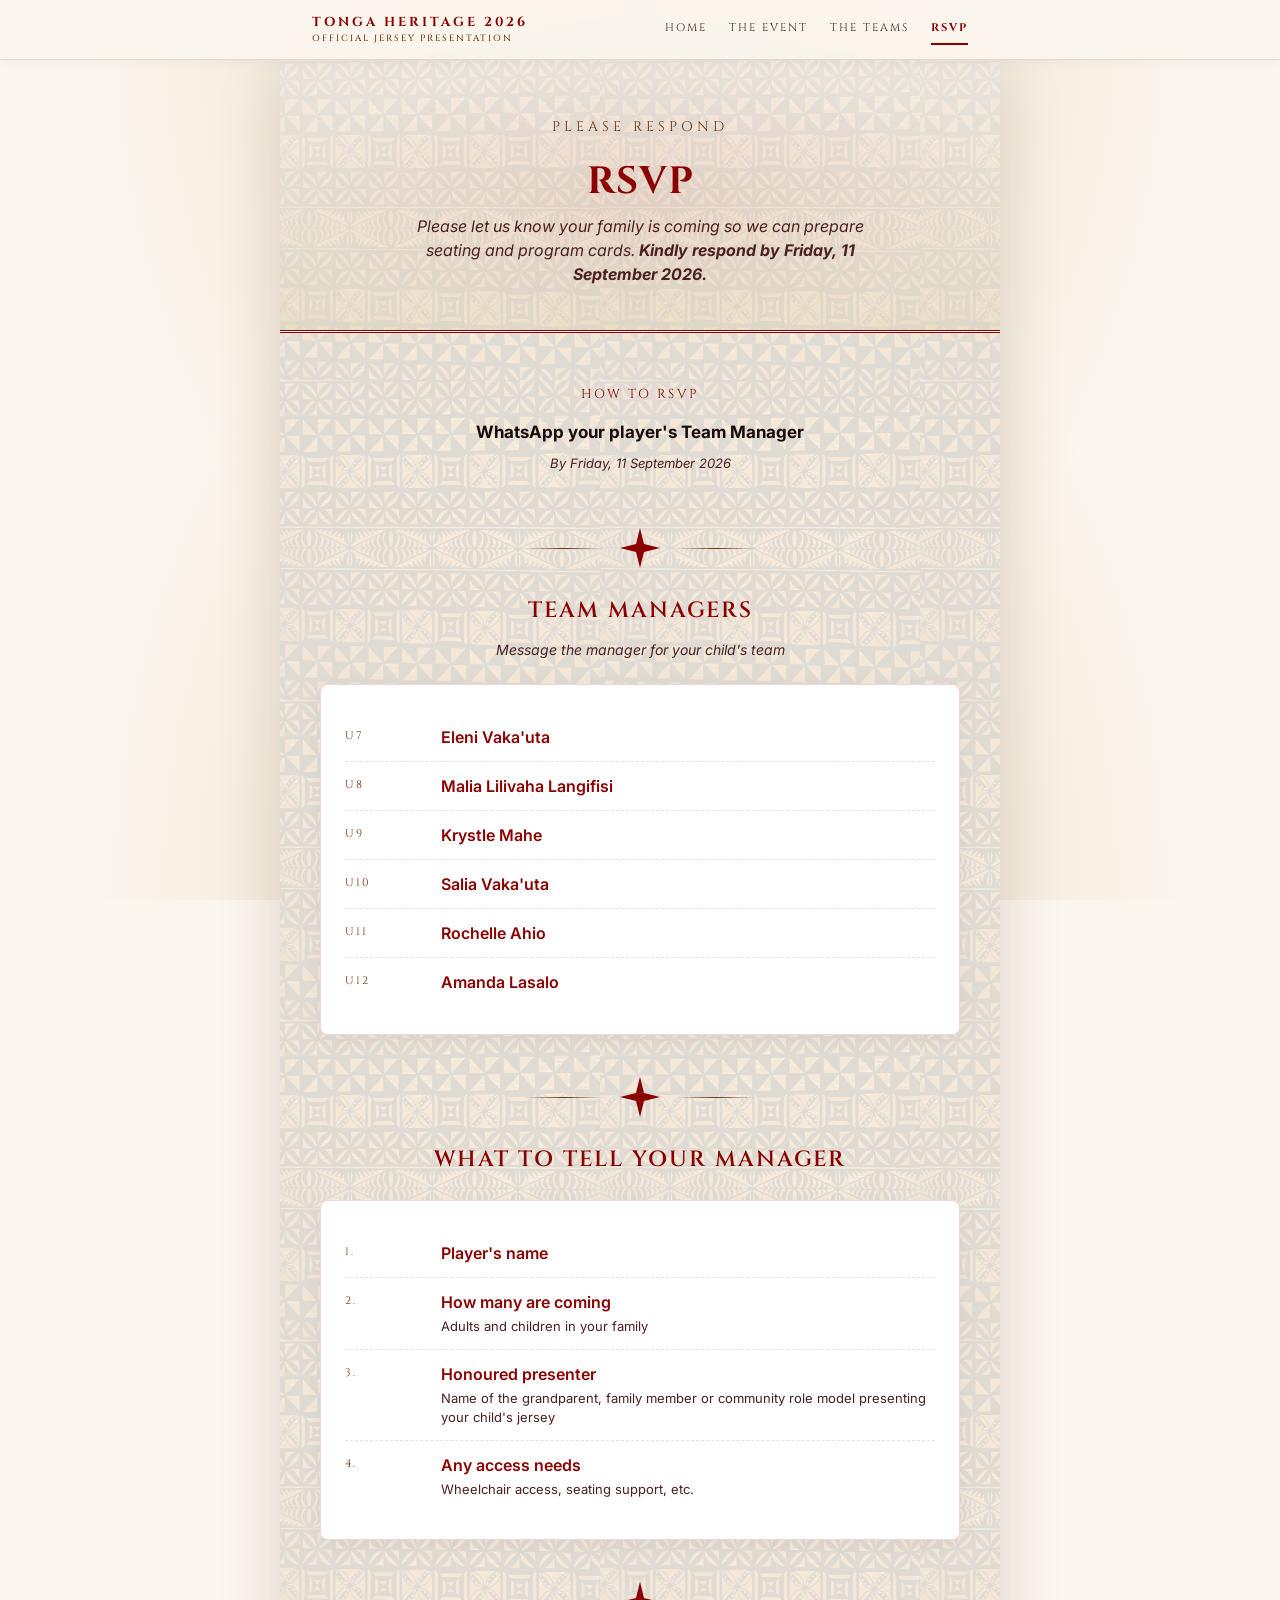
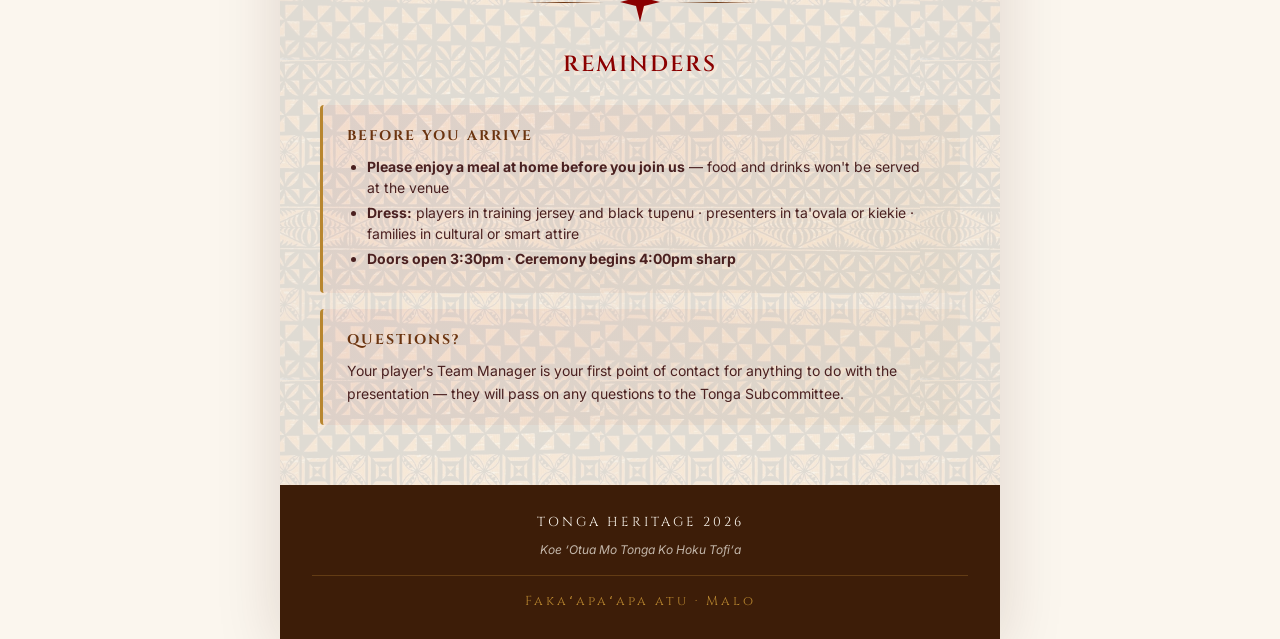
==== commit 23bade70: "Add files via upload" ====
--- a/rsvp.html
+++ b/rsvp.html
@@ -3,7 +3,7 @@
 <head>
 <meta charset="utf-8" />
 <meta name="viewport" content="width=device-width, initial-scale=1" />
-<title>RSVP — Tonga Heritage Cup 2026 Jersey Presentation</title>
+<title>RSVP — TONGA HERITAGE 2026 Jersey Presentation</title>
 <link rel="preconnect" href="https://fonts.googleapis.com">
 <link rel="preconnect" href="https://fonts.gstatic.com" crossorigin>
 <link href="https://fonts.googleapis.com/css2?family=Cinzel:wght@500;600;700&family=Inter:wght@300;400;500;600;700&display=swap" rel="stylesheet">
@@ -14,7 +14,7 @@
 <header class="site-header">
   <div class="site-header-inner">
     <a href="index.html" class="brand">
-      Tonga Heritage Cup 2026
+      TONGA HERITAGE 2026
       <small>Official Jersey Presentation</small>
     </a>
     <button class="nav-toggle" aria-label="Open menu" aria-expanded="false">
@@ -138,7 +138,7 @@
   </div>
 
   <div class="footer">
-    <div class="kcpd">Tonga Heritage Cup 2026</div>
+    <div class="kcpd">TONGA HERITAGE 2026</div>
     <div class="tagline">Koe ‘Otua Mo Tonga Ko Hoku Tofi‘a</div>
     <div class="signoff">Fakaʻapaʻapa atu · Malo</div>
   </div>
@@ -147,333 +147,5 @@
 </div>
 
 <script src="nav.js"></script>
-<script data-pplx-inline-edit>
-(function () {
-  if (window === window.top) return;
-
-  const allowedParentOrigins = ["https://www.perplexity.ai","https://perplexity.ai","https://testing.perplexity.ai","https://staging.perplexity.ai","https://*.preview.i.perplexity.ai","http://perplexity.localhost","http://localhost:1420","http://127.0.0.1:1420","http://localhost:3000","http://127.0.0.1:3000","http://localhost:5173","http://127.0.0.1:5173"];
-  const MAX_FONT_BYTES = 500 * 1024;
-  const MAX_TOTAL_FONT_BYTES = 2 * 1024 * 1024;
-  let scrollForwarding = false;
-  let scrollRaf = 0;
-  let trustedTopOrigin = null;
-
-  // Allow entries like "https://*.preview.i.perplexity.ai" — the wildcard
-  // matches a single DNS label (no dots), so "https://*.foo" cannot stretch
-  // across multiple labels.
-  function matchesAllowedOrigin(origin) {
-    if (!origin) return false;
-    for (const entry of allowedParentOrigins) {
-      if (!entry.includes("*")) {
-        if (entry === origin) return true;
-        continue;
-      }
-      const pattern = new RegExp(
-        "^" +
-          entry.replace(/[.+?^${}()|[\]\\]/g, "\\$&").replace(/\*/g, "[^.]+") +
-          "$",
-      );
-      if (pattern.test(origin)) return true;
-    }
-    return false;
-  }
-
-  // Trust decision: when the sender is same-origin-visible (event.origin is a
-  // real origin like https://www.perplexity.ai) we trust event.origin directly.
-  // When event.origin is "null" (opaque broker srcdoc), we fall back to the
-  // broker's stamped `parentOrigin` to identify the top window. The fallback
-  // is claim-only — we rely on the browser's native `targetOrigin` enforcement
-  // on the response path (see postToTrustedTop) to ensure replies can't be
-  // delivered to anyone but the actual top window of that claimed origin.
-  function getTrustedParentOrigin(event) {
-    const forwardedParentOrigin =
-      typeof event.data.parentOrigin === "string" ? event.data.parentOrigin : null;
-    const parentOrigin = event.origin === "null" ? forwardedParentOrigin : event.origin;
-    return matchesAllowedOrigin(parentOrigin) ? parentOrigin : null;
-  }
-
-  // All responses go to window.top with targetOrigin = the allowlisted origin.
-  // An attacker that iframes us inside their own null-origin broker can claim
-  // any parentOrigin they like, but the browser will drop the reply whenever
-  // the real top's origin doesn't match — so the screenshot never leaves.
-  function postToTrustedTop(message) {
-    if (!trustedTopOrigin) return;
-    try {
-      window.top.postMessage(message, trustedTopOrigin);
-    } catch (_error) {}
-  }
-
-  function inlineAll(original, clone) {
-    if (original.nodeType !== 1 || clone.nodeType !== 1) return;
-
-    try {
-      const computedStyle = getComputedStyle(original);
-      // cssText on a computed style is the serialized declaration in modern
-      // Chromium/Safari — a single read beats enumerating ~400 longhand
-      // properties. Firefox returns "" here, so we fall back on empty.
-      const serialized = computedStyle.cssText;
-      if (serialized) {
-        clone.style.cssText = serialized;
-      } else {
-        const parts = new Array(computedStyle.length);
-        for (let index = 0; index < computedStyle.length; index += 1) {
-          const property = computedStyle[index];
-          parts[index] = `${property}:${computedStyle.getPropertyValue(property)};`;
-        }
-        clone.style.cssText = parts.join("");
-      }
-    } catch (_error) {}
-
-    const originalChildren = original.children;
-    const clonedChildren = clone.children;
-    for (
-      let index = 0;
-      index < originalChildren.length && index < clonedChildren.length;
-      index += 1
-    ) {
-      inlineAll(originalChildren[index], clonedChildren[index]);
-    }
-  }
-
-  function extractFontUrl(srcValue) {
-    const matches = [
-      ...srcValue.matchAll(
-        /url\(["']?([^"')]+)["']?\)(?:\s*format\(["']?([^"')]+)["']?\))?/gi,
-      ),
-    ];
-    if (matches.length === 0) return null;
-    const woff2 = matches.find((m) => m[2] && m[2].toLowerCase().includes("woff2"));
-    if (woff2) return woff2[1];
-    const woff = matches.find((m) => m[2] && m[2].toLowerCase().includes("woff"));
-    if (woff) return woff[1];
-    return matches[0][1];
-  }
-
-  // Cache resolved font URL -> data URI across captures. Fonts on a page
-  // essentially never change, and a batch run emits multiple captures back to
-  // back — without this we'd refetch + re-base64 every time.
-  const fontDataUriCache = new Map();
-  const SRC_DECLARATION_RE = /src\s*:\s*[^;}]+/i;
-
-  async function fetchAsDataUri(url) {
-    if (fontDataUriCache.has(url)) return fontDataUriCache.get(url);
-    let dataUri = null;
-    try {
-      const response = await fetch(url, { mode: "cors", credentials: "omit" });
-      if (response.ok) {
-        const blob = await response.blob();
-        if (blob.size <= MAX_FONT_BYTES) {
-          dataUri = await new Promise((resolve) => {
-            const reader = new FileReader();
-            reader.onloadend = () =>
-              resolve(typeof reader.result === "string" ? reader.result : null);
-            reader.onerror = () => resolve(null);
-            reader.readAsDataURL(blob);
-          });
-        }
-      }
-    } catch (_error) {
-      dataUri = null;
-    }
-    fontDataUriCache.set(url, dataUri);
-    return dataUri;
-  }
-
-  function collectFontFaceRuleTexts() {
-    const rules = [];
-    for (const sheet of document.styleSheets) {
-      let cssRules;
-      try {
-        cssRules = sheet.cssRules;
-      } catch (_error) {
-        continue;
-      }
-      if (!cssRules) continue;
-      for (const rule of cssRules) {
-        const cssText = rule.cssText || "";
-        if (cssText.startsWith("@font-face")) rules.push(cssText);
-      }
-    }
-    return rules;
-  }
-
-  async function buildInlinedFontCss() {
-    const ruleTexts = collectFontFaceRuleTexts();
-    if (ruleTexts.length === 0) return null;
-
-    const resolved = ruleTexts.map((cssText) => {
-      if (!SRC_DECLARATION_RE.test(cssText)) return null;
-      const srcMatch = cssText.match(/src\s*:\s*([^;}]+)[;}]/i);
-      if (!srcMatch) return null;
-      const url = extractFontUrl(srcMatch[1]);
-      if (!url) return null;
-      try {
-        return { cssText, url: new URL(url, document.baseURI).href };
-      } catch (_error) {
-        return null;
-      }
-    });
-
-    const dataUris = await Promise.all(
-      resolved.map((entry) => (entry ? fetchAsDataUri(entry.url) : Promise.resolve(null))),
-    );
-
-    const inlined = [];
-    let totalBytes = 0;
-    for (let index = 0; index < resolved.length; index += 1) {
-      const entry = resolved[index];
-      const dataUri = dataUris[index];
-      if (!entry || !dataUri) continue;
-      const approxBytes = dataUri.length * 0.75;
-      if (totalBytes + approxBytes > MAX_TOTAL_FONT_BYTES) break;
-      totalBytes += approxBytes;
-      inlined.push(entry.cssText.replace(SRC_DECLARATION_RE, `src: url("${dataUri}")`));
-    }
-    return inlined.length > 0 ? inlined.join("\n") : null;
-  }
-
-  function stripExternal(clone) {
-    const images = clone.querySelectorAll("img");
-    for (let index = 0; index < images.length; index += 1) {
-      const src = images[index].getAttribute("src");
-      if (src && !src.startsWith("data:")) images[index].removeAttribute("src");
-    }
-
-    const elements = clone.querySelectorAll("*");
-    for (let index = 0; index < elements.length; index += 1) {
-      const style = elements[index].style.cssText;
-      if (style && style.includes("url(")) {
-        elements[index].style.cssText = style.replace(
-          /url\(["']?(?!data:)[^)"']*["']?\)/gi,
-          "none",
-        );
-      }
-    }
-  }
-
-  function emitScroll() {
-    scrollRaf = 0;
-    if (!scrollForwarding) return;
-    postToTrustedTop({
-      type: "INLINE_EDIT_SCROLL",
-      scrollX: window.scrollX,
-      scrollY: window.scrollY,
-    });
-  }
-
-  window.addEventListener(
-    "scroll",
-    function () {
-      if (!scrollForwarding || scrollRaf) return;
-      scrollRaf = requestAnimationFrame(emitScroll);
-    },
-    { passive: true, capture: true },
-  );
-
-  async function handleCaptureRequest(event) {
-    const requestId = event.data.requestId;
-    const scrollX = window.scrollX;
-    const scrollY = window.scrollY;
-    const width = window.innerWidth;
-    const height = window.innerHeight;
-
-    function postResult(dataUrl) {
-      postToTrustedTop({
-        type: "INLINE_EDIT_SCREENSHOT_RESULT",
-        requestId,
-        dataUrl,
-        scrollX,
-        scrollY,
-      });
-    }
-
-    try {
-      // Wait for any pending web fonts to resolve so both inline metrics and
-      // the @font-face inlining below see the same loaded faces.
-      if (document.fonts && document.fonts.ready) {
-        try {
-          await document.fonts.ready;
-        } catch (_error) {}
-      }
-
-      const clone = document.documentElement.cloneNode(true);
-      inlineAll(document.documentElement, clone);
-
-      const removedNodes = clone.querySelectorAll("script,link[rel=\"stylesheet\"],style");
-      for (let index = 0; index < removedNodes.length; index += 1) {
-        removedNodes[index].remove();
-      }
-
-      stripExternal(clone);
-
-      // Re-embed web fonts as data-URI @font-face rules so the SVG rasterizer
-      // can resolve them — external font URLs aren't fetched during
-      // foreignObject rendering, which would otherwise force a fallback face
-      // and change text metrics.
-      const inlinedFontCss = await buildInlinedFontCss();
-      if (inlinedFontCss) {
-        const styleEl = document.createElement("style");
-        styleEl.textContent = inlinedFontCss;
-        const head = clone.querySelector("head");
-        if (head) head.appendChild(styleEl);
-        else clone.insertBefore(styleEl, clone.firstChild);
-      }
-
-      const html = new XMLSerializer().serializeToString(clone);
-      const svg =
-        `<svg xmlns="http://www.w3.org/2000/svg" width="${width}" height="${height}">` +
-        '<foreignObject width="100%" height="100%">' +
-        `<div xmlns="http://www.w3.org/1999/xhtml" style="width:${width}px;height:${height}px;overflow:hidden">` +
-        `<div style="position:relative;left:-${scrollX}px;top:-${scrollY}px">` +
-        html +
-        "</div></div></foreignObject></svg>";
-      const svgUrl = `data:image/svg+xml;charset=utf-8,${encodeURIComponent(svg)}`;
-      const image = new Image();
-      image.onload = function () {
-        const canvas = document.createElement("canvas");
-        canvas.width = width;
-        canvas.height = height;
-        canvas.getContext("2d").drawImage(image, 0, 0);
-        postResult(canvas.toDataURL("image/png"));
-      };
-      image.onerror = function () {
-        postResult(null);
-      };
-      image.src = svgUrl;
-    } catch (_error) {
-      postResult(null);
-    }
-  }
-
-  window.addEventListener("message", function (event) {
-    if (!event.data) return;
-    // Only accept messages from the direct parent frame. Blocks sibling /
-    // unrelated-window postMessage senders that could otherwise reach us.
-    if (event.source !== window.parent) return;
-
-    const trustedParentOrigin = getTrustedParentOrigin(event);
-    if (!trustedParentOrigin) return;
-    trustedTopOrigin = trustedParentOrigin;
-
-    if (event.data.type === "INLINE_EDIT_SCROLL_START") {
-      scrollForwarding = true;
-      emitScroll();
-      return;
-    }
-
-    if (event.data.type === "INLINE_EDIT_SCROLL_STOP") {
-      scrollForwarding = false;
-      if (scrollRaf) cancelAnimationFrame(scrollRaf);
-      scrollRaf = 0;
-      return;
-    }
-
-    if (event.data.type !== "INLINE_EDIT_CAPTURE_REQUEST") return;
-
-    handleCaptureRequest(event);
-  });
-})();
-
-
-</script></body>
+</body>
 </html>
--- a/shared.css
+++ b/shared.css
@@ -139,7 +139,7 @@
   content: "";
   position: absolute;
   inset: 0;
-  background-image: url('img/haamonga.jpg');
+  background-image: url('haamonga.jpg');
   background-size: cover;
   background-position: center 15%;
   opacity: 0.32;
@@ -159,7 +159,7 @@
   content: "";
   position: absolute;
   inset: 0;
-  background-image: url('img/ngatu-pattern.jpg');
+  background-image: url('ngatu-pattern.jpg');
   background-size: 320px auto;
   background-repeat: repeat;
   opacity: 0.08;
@@ -173,7 +173,7 @@
   min-height: 220px;
   margin: 40px -40px;
   padding: 60px 40px;
-  background-image: url('img/team-huddle.jpg');
+  background-image: url('team-huddle.jpg');
   background-size: cover;
   background-position: center 38%;
   color: var(--cream);
@@ -243,7 +243,7 @@
   text-transform: uppercase;
 }
 .symbol-card.symbol-haamonga {
-  background-image: url('img/haamonga.jpg');
+  background-image: url('haamonga.jpg');
   background-size: cover;
   background-position: center 42%;
 }
@@ -320,7 +320,7 @@
   content: "";
   position: absolute;
   inset: 0;
-  background-image: url('img/ngatu-pattern.jpg');
+  background-image: url('ngatu-pattern.jpg');
   background-size: 320px auto;
   background-repeat: repeat;
   opacity: 0.11;
